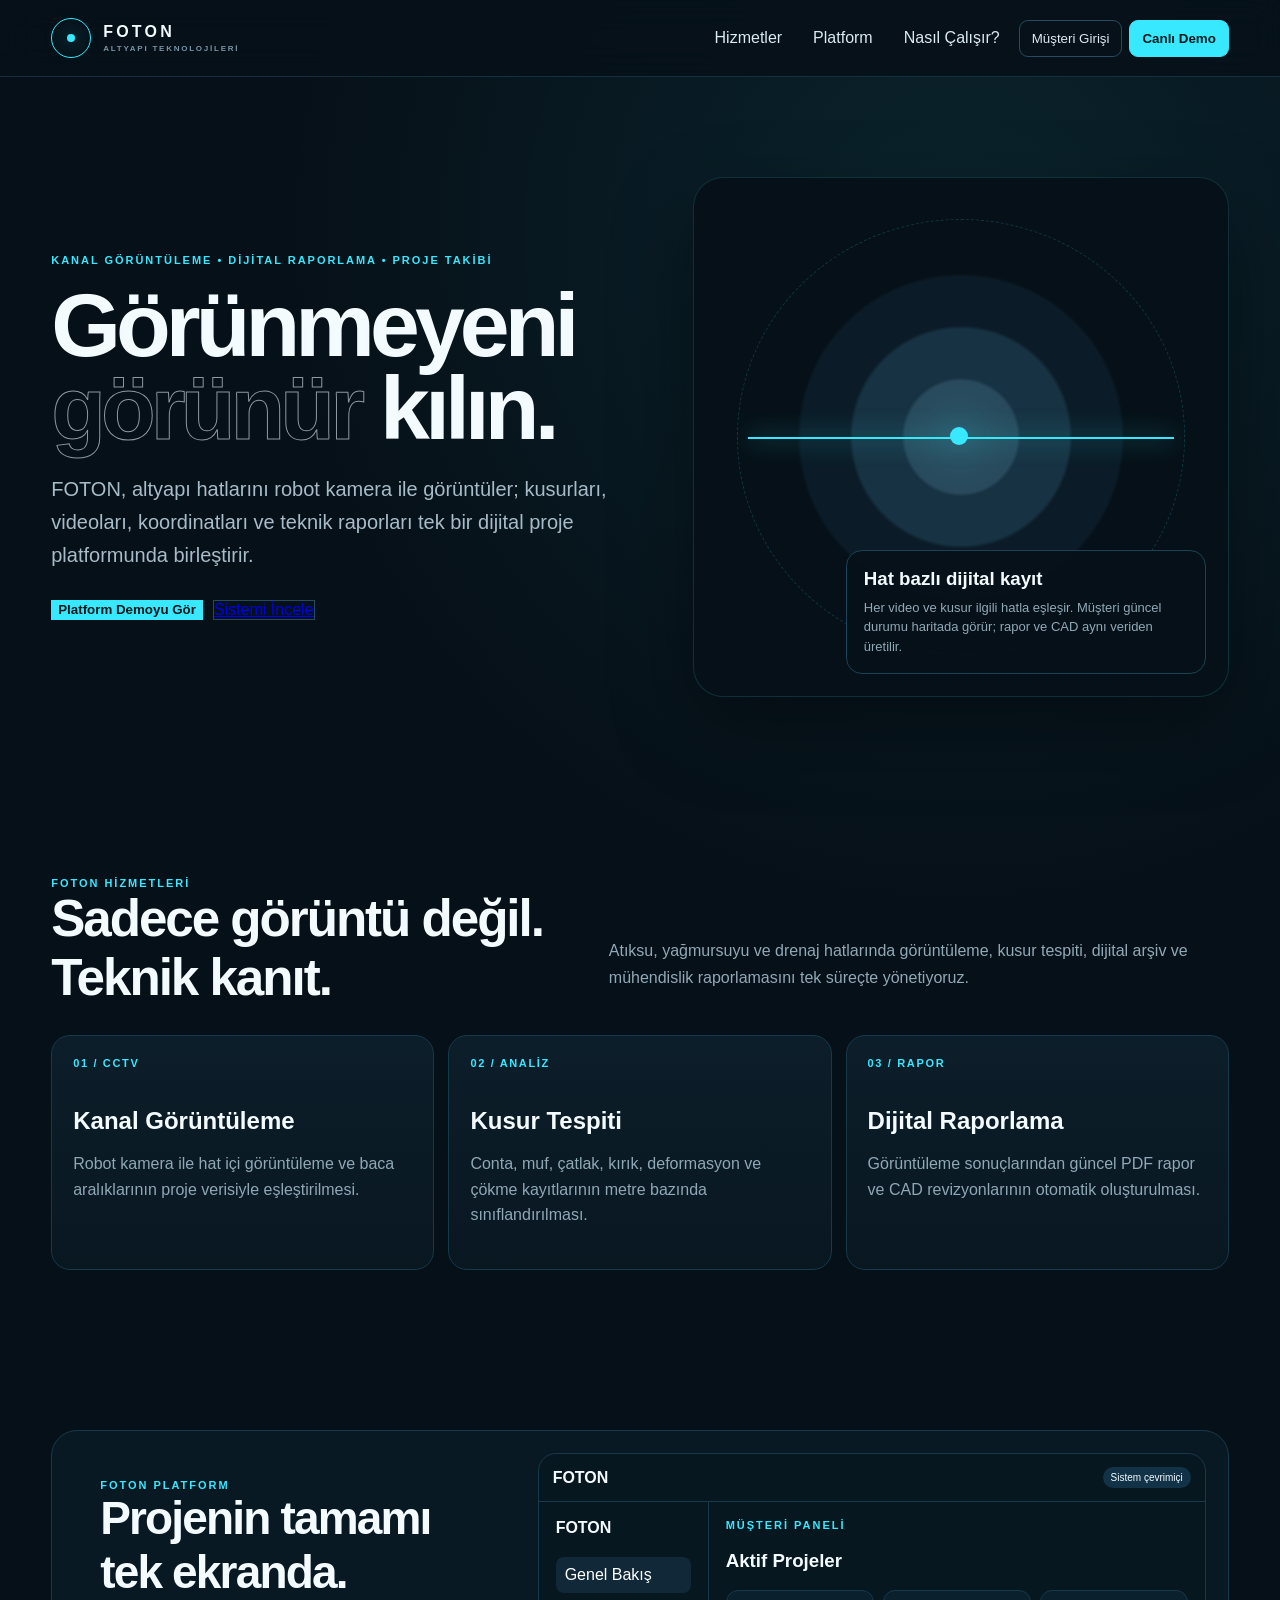
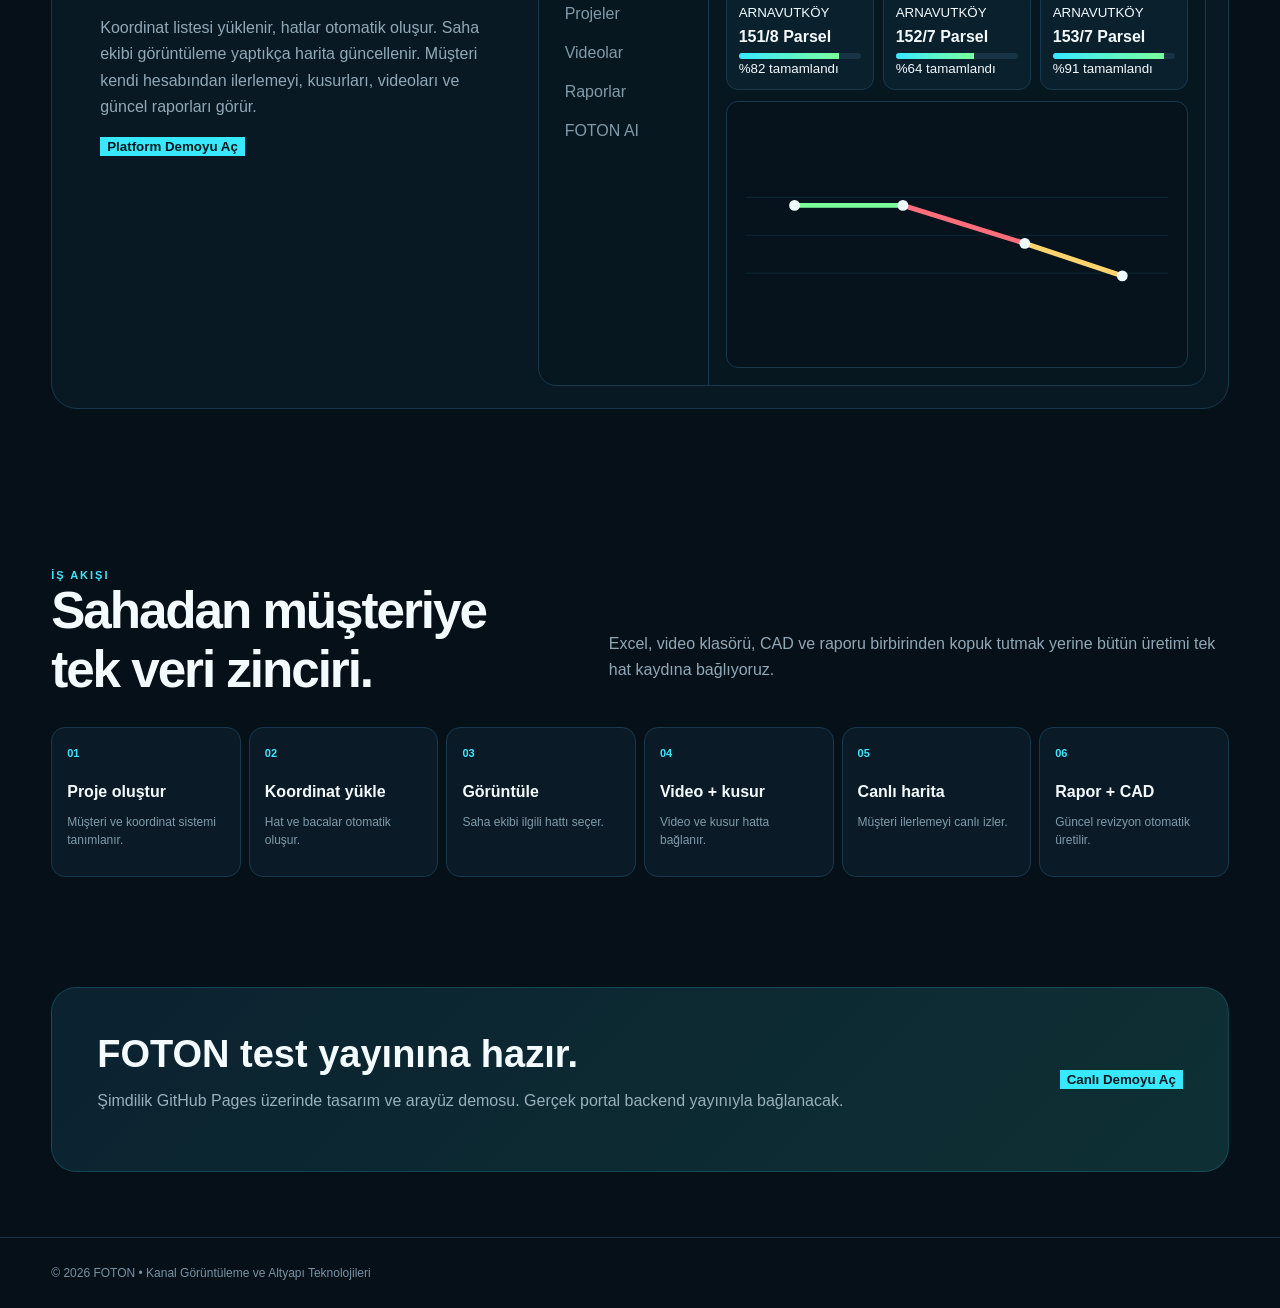
==== index.html @ 0be798c3 "Add files via upload" ====
<!doctype html>
<html lang="tr">
<head>
<meta charset="utf-8"><meta name="viewport" content="width=device-width,initial-scale=1">
<title>FOTON | Kanal Görüntüleme ve Altyapı Teknolojileri</title>
<style>
:root{--bg:#061018;--panel:#0b1d29;--line:#17394c;--txt:#f4fbff;--muted:#91a9b7;--cyan:#38e8ff;--green:#7cff9b;--red:#ff6e7a;--yellow:#ffd36e}
*{box-sizing:border-box}html{scroll-behavior:smooth}body{margin:0;background:radial-gradient(circle at 75% 8%,rgba(56,232,255,.09),transparent 24%),var(--bg);color:var(--txt);font-family:Inter,Segoe UI,Arial,sans-serif}
.wrap{width:min(1420px,92vw);margin:auto}header{position:sticky;top:0;z-index:20;background:rgba(6,16,24,.88);border-bottom:1px solid #132f41;backdrop-filter:blur(16px)}
.header{height:76px;display:flex;align-items:center;justify-content:space-between}.logo{display:flex;align-items:center;gap:12px;font-weight:900;letter-spacing:.2em}.orb{width:40px;height:40px;border:1px solid var(--cyan);border-radius:50%;position:relative}.orb:after{content:"";position:absolute;width:8px;height:8px;border-radius:50%;background:var(--cyan);left:15px;top:15px;box-shadow:0 0 22px var(--cyan)}.logo small{display:block;font-size:8px;color:#7895a8;letter-spacing:.22em;margin-top:3px}
nav{display:flex;gap:7px;align-items:center}nav a,nav button{color:#dceaf2;background:transparent;border:0;padding:10px 12px;border-radius:9px;text-decoration:none;cursor:pointer}.btn{border:1px solid #264b60!important}.primary{background:var(--cyan)!important;color:#00171b!important;border-color:var(--cyan)!important;font-weight:900}
.hero{min-height:720px;display:grid;grid-template-columns:1.05fr .95fr;gap:50px;align-items:center;padding:70px 0}.eyebrow{font-size:11px;color:var(--cyan);font-weight:900;letter-spacing:.18em}h1{font-size:clamp(52px,7vw,100px);line-height:.92;letter-spacing:-.055em;margin:18px 0 24px}.outline{color:transparent;-webkit-text-stroke:1px rgba(244,251,255,.58)}.hero p{font-size:20px;line-height:1.65;color:#a7bcc8;max-width:730px}.actions{display:flex;gap:10px;flex-wrap:wrap;margin-top:28px}
.scanner{min-height:520px;border-radius:30px;border:1px solid rgba(56,232,255,.15);position:relative;overflow:hidden;background:radial-gradient(circle,#294a5c 0 15%,#173242 16% 29%,#0b1c28 30% 43%,#061018 44%);box-shadow:0 30px 80px #0006}.scanner:before{content:"";position:absolute;inset:8%;border:1px dashed rgba(56,232,255,.18);border-radius:50%;animation:spin 22s linear infinite}@keyframes spin{to{transform:rotate(360deg)}}.beam{position:absolute;left:10%;right:10%;top:50%;height:2px;background:var(--cyan);box-shadow:0 0 24px var(--cyan)}.pulse{position:absolute;width:18px;height:18px;border-radius:50%;left:48%;top:48%;background:var(--cyan);box-shadow:0 0 45px var(--cyan)}.scan-card{position:absolute;right:22px;bottom:22px;width:min(360px,82%);background:rgba(6,16,24,.88);border:1px solid #1a4357;border-radius:16px;padding:17px}.scan-card h3{margin:0 0 8px}.scan-card p{font-size:13px;line-height:1.5;margin:0;color:#8fa9b7}
.section{padding:80px 0}.section-head{display:flex;justify-content:space-between;gap:30px;align-items:end;margin-bottom:28px}.section h2{font-size:clamp(34px,4vw,56px);letter-spacing:-.04em;margin:0}.section-head p{max-width:620px;color:var(--muted);line-height:1.65}.grid3{display:grid;grid-template-columns:repeat(3,1fr);gap:14px}.card{background:linear-gradient(180deg,#0c1e2a,#091721);border:1px solid var(--line);border-radius:19px;padding:21px}.service{min-height:235px}.service h3{font-size:24px;margin:38px 0 10px}.service p{color:#8fa8b6;line-height:1.6}.num{font-size:11px;color:var(--cyan);font-weight:900;letter-spacing:.15em}
.platform{display:grid;grid-template-columns:.8fr 1.2fr;gap:18px;background:#081923;border:1px solid var(--line);border-radius:26px;padding:22px}.platform-copy{padding:26px}.platform-copy h2{font-size:46px}.platform-copy p{color:var(--muted);line-height:1.65}
.dashboard{border:1px solid var(--line);border-radius:18px;overflow:hidden;background:#071720}.dash-top{height:48px;border-bottom:1px solid var(--line);display:flex;align-items:center;justify-content:space-between;padding:0 14px}.badge{font-size:10px;padding:5px 8px;border-radius:999px;background:#123247}.dash-body{display:grid;grid-template-columns:170px 1fr;min-height:455px}.side{border-right:1px solid var(--line);padding:17px}.side span{display:block;color:#819ba9;padding:9px;border-radius:8px;margin:3px 0}.side span:first-of-type{background:#102837;color:white;margin-top:20px}.main{padding:17px}.projects{display:grid;grid-template-columns:repeat(3,1fr);gap:9px}.project{background:#0b202d;border:1px solid var(--line);border-radius:12px;padding:12px}.project h4{margin:7px 0}.bar{height:6px;background:#173447;border-radius:999px;overflow:hidden}.bar i{display:block;height:100%;background:linear-gradient(90deg,var(--cyan),var(--green))}.map{margin-top:11px;background:#06131c;border:1px solid var(--line);border-radius:12px;padding:8px}
.steps{display:grid;grid-template-columns:repeat(6,1fr);gap:8px}.step{min-height:145px;background:#0a1b27;border:1px solid var(--line);border-radius:14px;padding:15px}.step b{color:var(--cyan);font-size:11px}.step h4{margin:22px 0 7px}.step p{font-size:12px;color:#819baa;line-height:1.5}
.cta{margin:30px 0 65px;padding:45px;border:1px solid rgba(56,232,255,.17);border-radius:25px;background:linear-gradient(135deg,#0b2230,#0e3034);display:flex;justify-content:space-between;align-items:center;gap:20px}.cta h2{font-size:38px;margin:0}.cta p{color:#99b0bd}footer{border-top:1px solid #143145;padding:28px 0;color:#7893a3;font-size:12px}
.modal{position:fixed;inset:0;background:#000c;z-index:99;display:none;place-items:center;padding:18px}.modal.show{display:grid}.modal-card{width:min(1050px,96vw);max-height:92vh;overflow:auto;background:#071720;border:1px solid #1a4357;border-radius:20px}.modal-head{display:flex;justify-content:space-between;align-items:center;padding:16px 18px;border-bottom:1px solid var(--line)}.close{background:transparent;border:1px solid #294e62;color:white;border-radius:8px;padding:8px 10px}.demo{padding:18px}.stats{display:grid;grid-template-columns:repeat(4,1fr);gap:9px}.stat{background:#0a1d29;border:1px solid var(--line);border-radius:12px;padding:13px}.stat b{font-size:23px;display:block}.stat small{color:#819aa8}.table{width:100%;border-collapse:collapse;font-size:12px;margin-top:12px}.table th,.table td{padding:10px;border-bottom:1px solid #153548;text-align:left}.table th{color:#7894a4}
@media(max-width:1000px){.hero,.platform{grid-template-columns:1fr}.grid3{grid-template-columns:1fr 1fr}.steps{grid-template-columns:repeat(3,1fr)}}@media(max-width:700px){nav a{display:none}.grid3{grid-template-columns:1fr}.steps{grid-template-columns:1fr 1fr}.dash-body{grid-template-columns:1fr}.side{display:none}.projects{grid-template-columns:1fr}.stats{grid-template-columns:1fr 1fr}.cta{display:block}.cta .btn{margin-top:12px}}
</style>
</head>
<body>
<header><div class="wrap header"><div class="logo"><div class="orb"></div><div>FOTON<small>ALTYAPI TEKNOLOJİLERİ</small></div></div><nav><a href="#hizmetler">Hizmetler</a><a href="#platform">Platform</a><a href="#akis">Nasıl Çalışır?</a><button class="btn" onclick="openDemo()">Müşteri Girişi</button><button class="btn primary" onclick="openDemo()">Canlı Demo</button></nav></div></header>
<main class="wrap">
<section class="hero"><div><div class="eyebrow">KANAL GÖRÜNTÜLEME • DİJİTAL RAPORLAMA • PROJE TAKİBİ</div><h1>Görünmeyeni<br><span class="outline">görünür</span> kılın.</h1><p>FOTON, altyapı hatlarını robot kamera ile görüntüler; kusurları, videoları, koordinatları ve teknik raporları tek bir dijital proje platformunda birleştirir.</p><div class="actions"><button class="btn primary" onclick="openDemo()">Platform Demoyu Gör</button><a class="btn" href="#platform">Sistemi İncele</a></div></div><div class="scanner"><div class="beam"></div><div class="pulse"></div><div class="scan-card"><h3>Hat bazlı dijital kayıt</h3><p>Her video ve kusur ilgili hatla eşleşir. Müşteri güncel durumu haritada görür; rapor ve CAD aynı veriden üretilir.</p></div></div></section>
<section class="section" id="hizmetler"><div class="section-head"><div><div class="eyebrow">FOTON HİZMETLERİ</div><h2>Sadece görüntü değil.<br>Teknik kanıt.</h2></div><p>Atıksu, yağmursuyu ve drenaj hatlarında görüntüleme, kusur tespiti, dijital arşiv ve mühendislik raporlamasını tek süreçte yönetiyoruz.</p></div><div class="grid3"><div class="card service"><div class="num">01 / CCTV</div><h3>Kanal Görüntüleme</h3><p>Robot kamera ile hat içi görüntüleme ve baca aralıklarının proje verisiyle eşleştirilmesi.</p></div><div class="card service"><div class="num">02 / ANALİZ</div><h3>Kusur Tespiti</h3><p>Conta, muf, çatlak, kırık, deformasyon ve çökme kayıtlarının metre bazında sınıflandırılması.</p></div><div class="card service"><div class="num">03 / RAPOR</div><h3>Dijital Raporlama</h3><p>Görüntüleme sonuçlarından güncel PDF rapor ve CAD revizyonlarının otomatik oluşturulması.</p></div></div></section>
<section class="section" id="platform"><div class="platform"><div class="platform-copy"><div class="eyebrow">FOTON PLATFORM</div><h2>Projenin tamamı tek ekranda.</h2><p>Koordinat listesi yüklenir, hatlar otomatik oluşur. Saha ekibi görüntüleme yaptıkça harita güncellenir. Müşteri kendi hesabından ilerlemeyi, kusurları, videoları ve güncel raporları görür.</p><button class="btn primary" onclick="openDemo()">Platform Demoyu Aç</button></div><div class="dashboard"><div class="dash-top"><b>FOTON</b><span class="badge">Sistem çevrimiçi</span></div><div class="dash-body"><div class="side"><b>FOTON</b><span>Genel Bakış</span><span>Projeler</span><span>Videolar</span><span>Raporlar</span><span>FOTON AI</span></div><div class="main"><div class="eyebrow">MÜŞTERİ PANELİ</div><h3>Aktif Projeler</h3><div class="projects"><div class="project"><small>ARNAVUTKÖY</small><h4>151/8 Parsel</h4><div class="bar"><i style="width:82%"></i></div><small>%82 tamamlandı</small></div><div class="project"><small>ARNAVUTKÖY</small><h4>152/7 Parsel</h4><div class="bar"><i style="width:64%"></i></div><small>%64 tamamlandı</small></div><div class="project"><small>ARNAVUTKÖY</small><h4>153/7 Parsel</h4><div class="bar"><i style="width:91%"></i></div><small>%91 tamamlandı</small></div></div><div class="map"><svg viewBox="0 0 820 250" width="100%" height="245"><g stroke="#17384b"><path d="M20 60H800"/><path d="M20 130H800"/><path d="M20 200H800"/></g><g fill="none" stroke-width="9" stroke-linecap="round"><path d="M110 75L310 75" stroke="#7cff9b"/><path d="M310 75L535 145" stroke="#ff6e7a"/><path d="M535 145L715 205" stroke="#ffd36e"/></g><g fill="#effcff"><circle cx="110" cy="75" r="10"/><circle cx="310" cy="75" r="10"/><circle cx="535" cy="145" r="10"/><circle cx="715" cy="205" r="10"/></g></svg></div></div></div></div></div></section>
<section class="section" id="akis"><div class="section-head"><div><div class="eyebrow">İŞ AKIŞI</div><h2>Sahadan müşteriye<br>tek veri zinciri.</h2></div><p>Excel, video klasörü, CAD ve raporu birbirinden kopuk tutmak yerine bütün üretimi tek hat kaydına bağlıyoruz.</p></div><div class="steps"><div class="step"><b>01</b><h4>Proje oluştur</h4><p>Müşteri ve koordinat sistemi tanımlanır.</p></div><div class="step"><b>02</b><h4>Koordinat yükle</h4><p>Hat ve bacalar otomatik oluşur.</p></div><div class="step"><b>03</b><h4>Görüntüle</h4><p>Saha ekibi ilgili hattı seçer.</p></div><div class="step"><b>04</b><h4>Video + kusur</h4><p>Video ve kusur hatta bağlanır.</p></div><div class="step"><b>05</b><h4>Canlı harita</h4><p>Müşteri ilerlemeyi canlı izler.</p></div><div class="step"><b>06</b><h4>Rapor + CAD</h4><p>Güncel revizyon otomatik üretilir.</p></div></div></section>
<section class="cta"><div><h2>FOTON test yayınına hazır.</h2><p>Şimdilik GitHub Pages üzerinde tasarım ve arayüz demosu. Gerçek portal backend yayınıyla bağlanacak.</p></div><button class="btn primary" onclick="openDemo()">Canlı Demoyu Aç</button></section>
</main><footer><div class="wrap">© 2026 FOTON • Kanal Görüntüleme ve Altyapı Teknolojileri</div></footer>
<div id="demoModal" class="modal" onclick="if(event.target===this)closeDemo()"><div class="modal-card"><div class="modal-head"><div><div class="eyebrow">FOTON PLATFORM</div><b>Arayüz Test Demosu</b></div><button class="close" onclick="closeDemo()">Kapat</button></div><div class="demo"><div class="stats"><div class="stat"><b>6.111 m</b><small>Toplam hat</small></div><div class="stat"><b>4.832 m</b><small>Görüntülendi</small></div><div class="stat"><b>1.279 m</b><small>Kalan</small></div><div class="stat"><b>8</b><small>Açık kusur</small></div></div><div class="map"><svg viewBox="0 0 900 330" width="100%" height="320"><g stroke="#17384b"><path d="M30 70H870"/><path d="M30 165H870"/><path d="M30 260H870"/></g><g fill="none" stroke-width="11" stroke-linecap="round"><path d="M130 90L360 90" stroke="#7cff9b"/><path d="M360 90L605 175" stroke="#ff6e7a"/><path d="M605 175L790 238" stroke="#ffd36e"/></g><g fill="#effcff"><circle cx="130" cy="90" r="13"/><circle cx="360" cy="90" r="13"/><circle cx="605" cy="175" r="13"/><circle cx="790" cy="238" r="13"/></g></svg></div><table class="table"><tr><th>Hat</th><th>Tip</th><th>Uzunluk</th><th>Durum</th></tr><tr><td>H12-H13</td><td>Atıksu</td><td>40.0 m</td><td style="color:#7cff9b">Uygun</td></tr><tr><td>H13-H14</td><td>Yağmursuyu</td><td>44.7 m</td><td style="color:#ff6e7a">Conta problemi</td></tr><tr><td>H14-H15</td><td>Hasat</td><td>49.2 m</td><td style="color:#ffd36e">Tekrar kontrol</td></tr></table><p style="color:#91a9b7;font-size:12px">Bu statik test demosudur. Gerçek giriş, video yükleme, PDF/CAD üretimi ve veri kaydı backend yayınlandığında aktif olacaktır.</p></div></div></div>
<script>function openDemo(){document.getElementById('demoModal').classList.add('show');document.body.style.overflow='hidden'}function closeDemo(){document.getElementById('demoModal').classList.remove('show');document.body.style.overflow=''}document.addEventListener('keydown',e=>{if(e.key==='Escape')closeDemo()})</script>
</body></html>
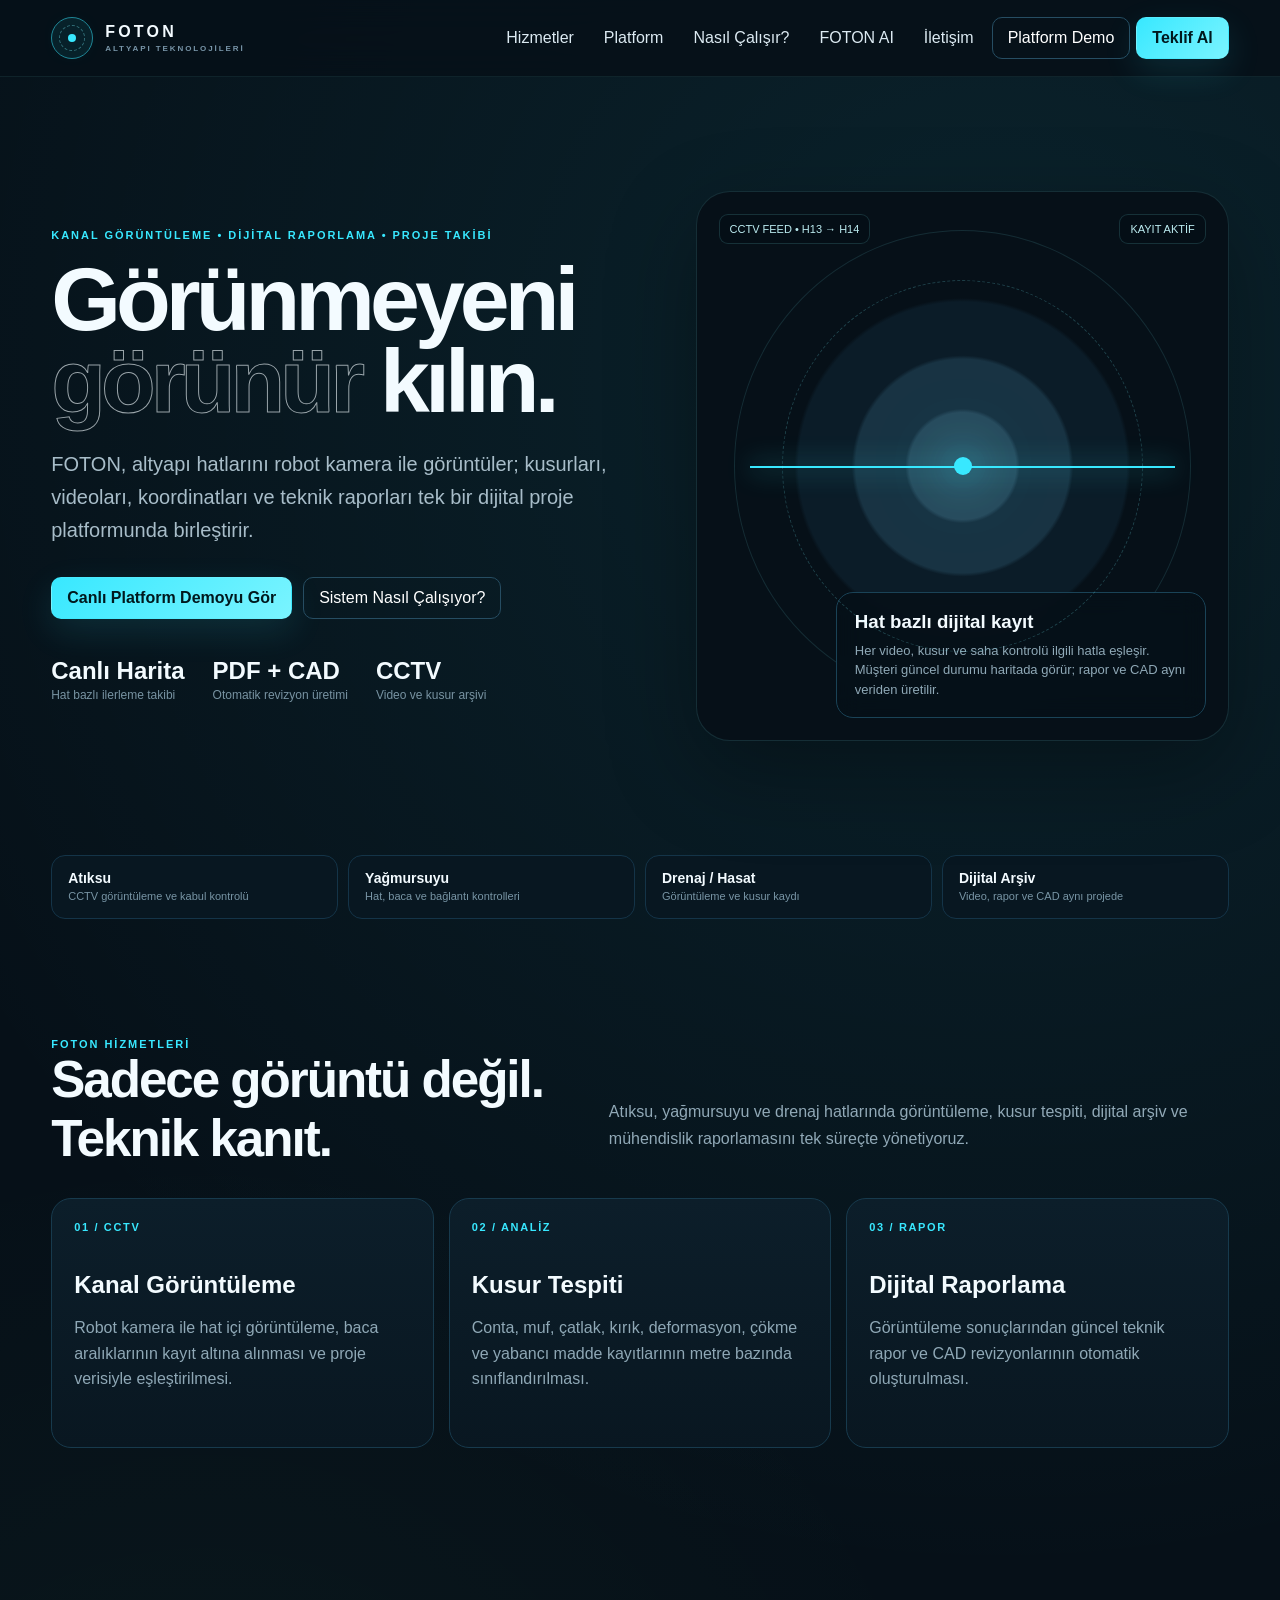
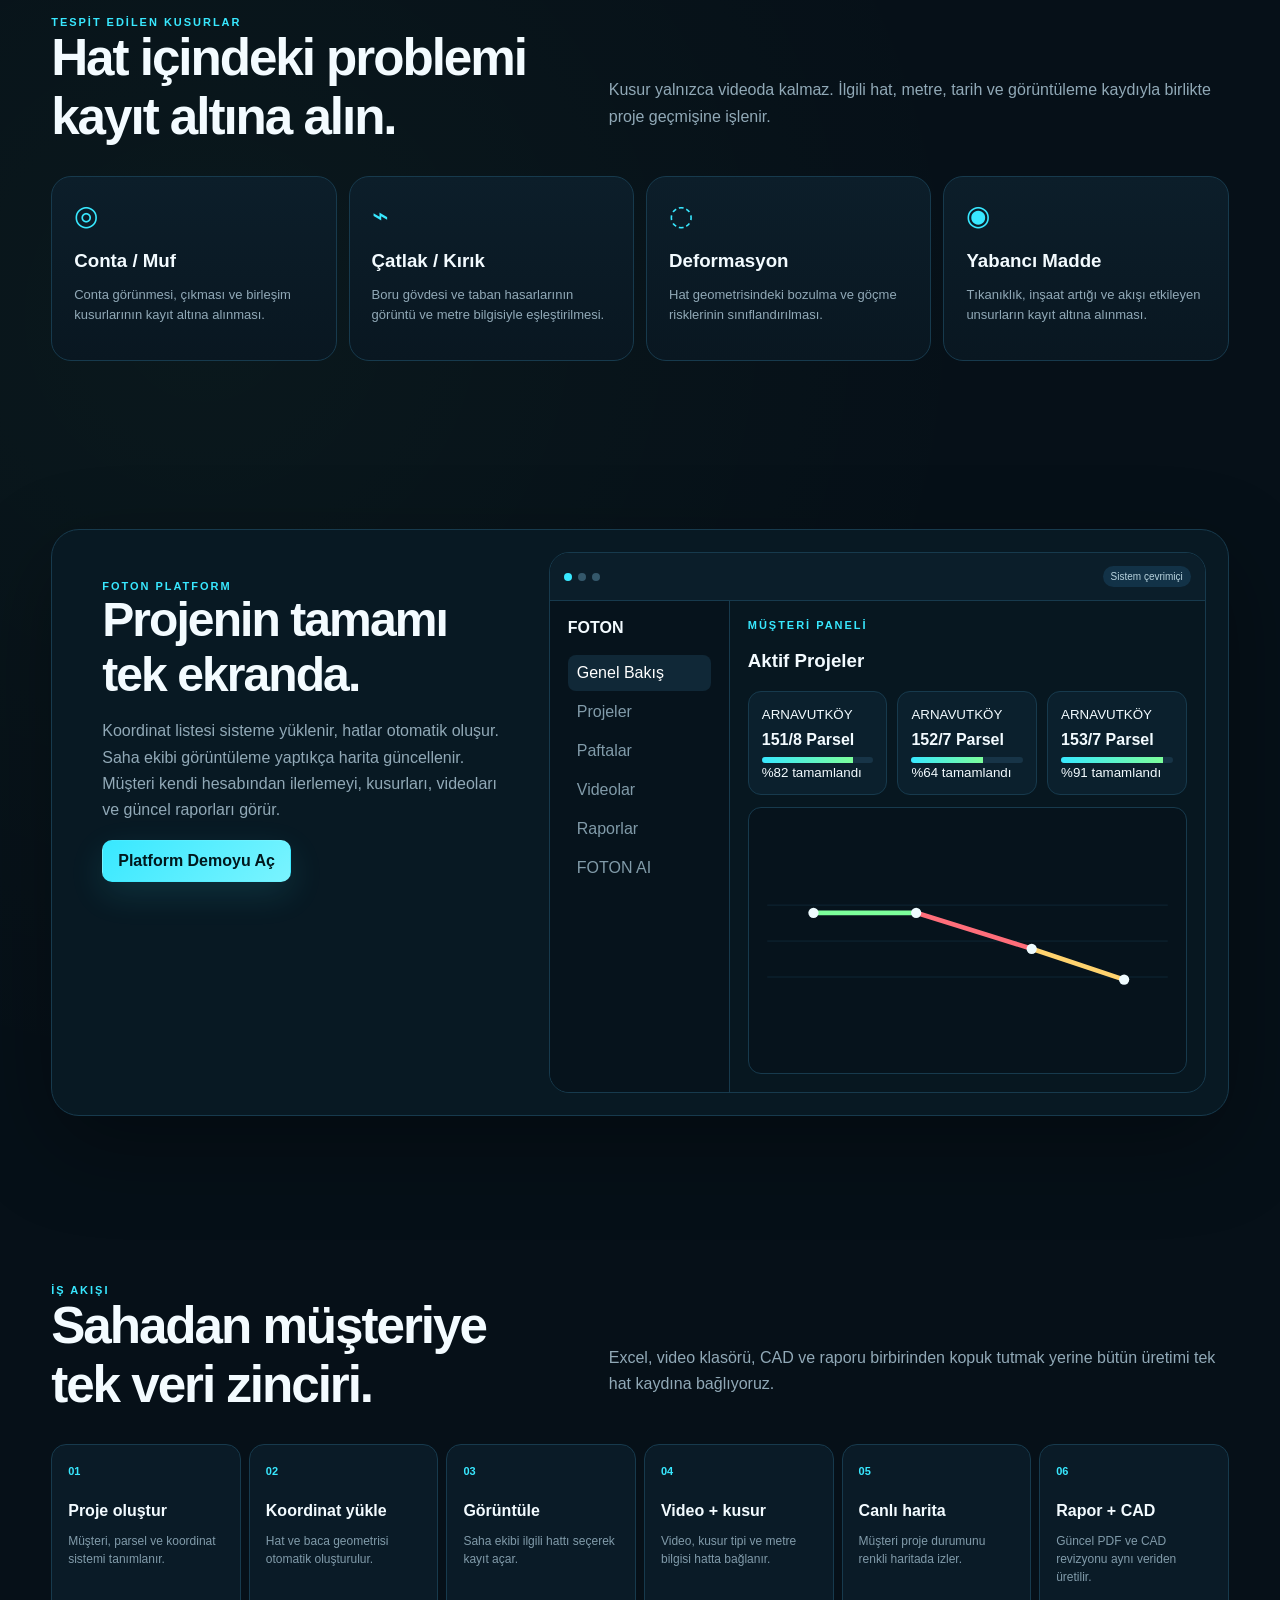
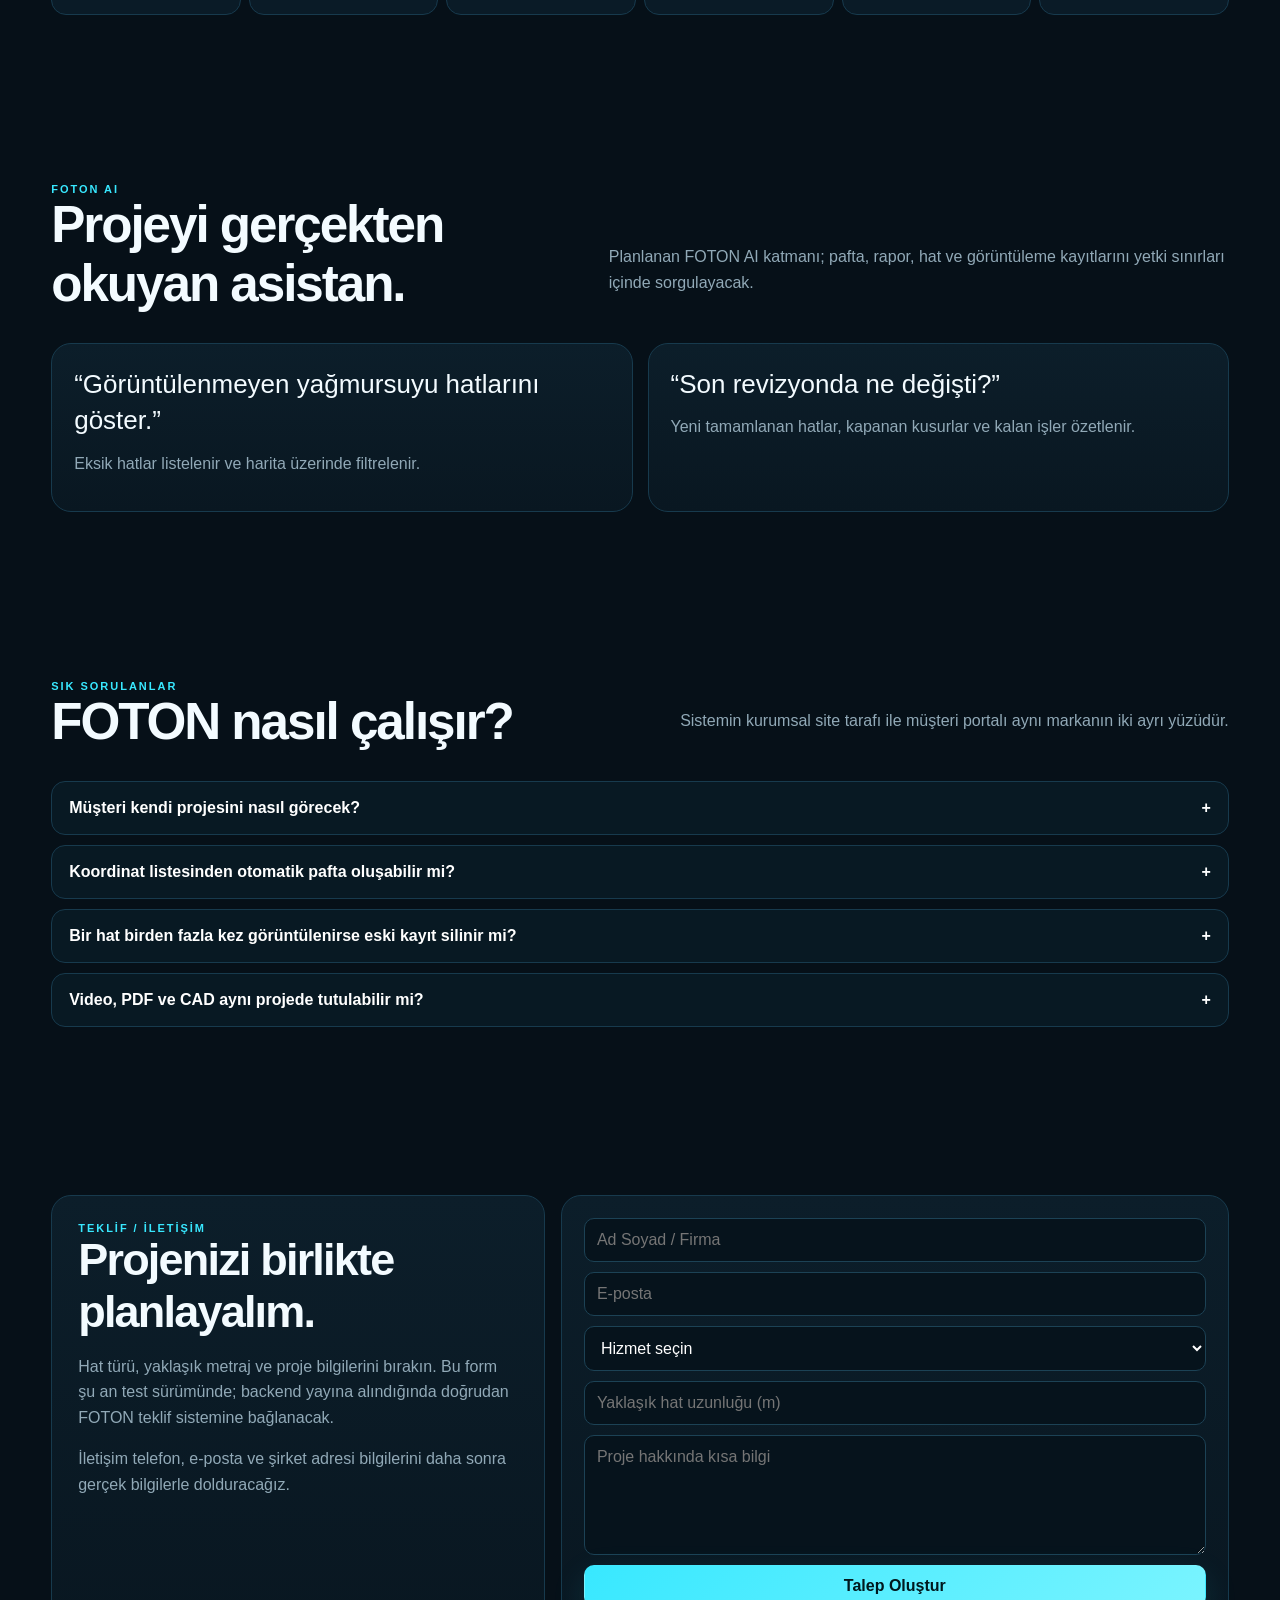
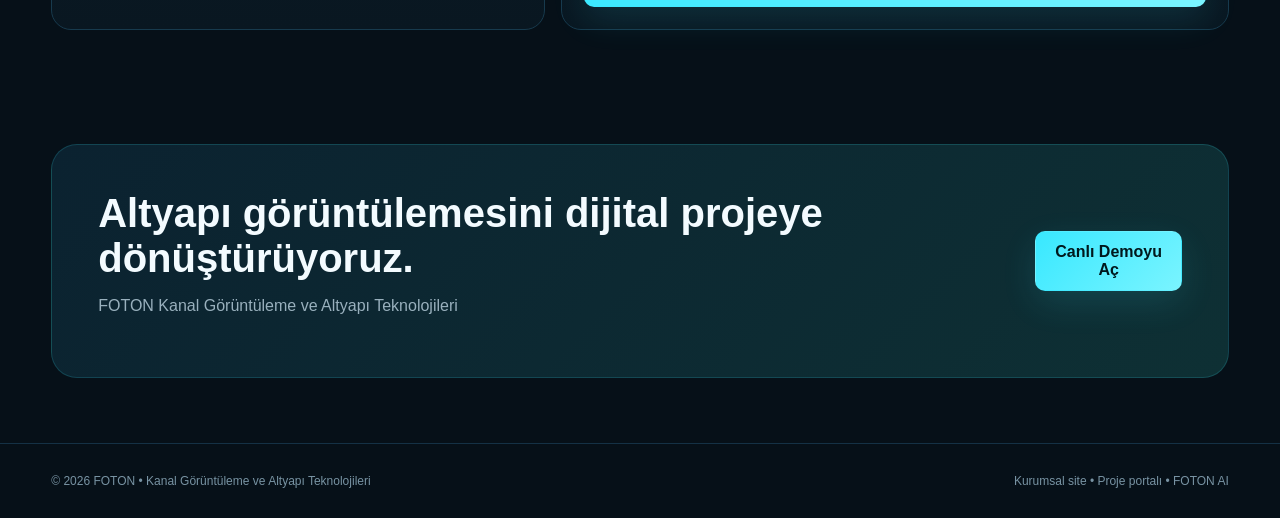
==== commit 63db0bb0: "Add files via upload" ====
--- a/index.html
+++ b/index.html
@@ -1,34 +1,214 @@
 <!doctype html>
 <html lang="tr">
 <head>
-<meta charset="utf-8"><meta name="viewport" content="width=device-width,initial-scale=1">
+<meta charset="utf-8">
+<meta name="viewport" content="width=device-width,initial-scale=1">
+<meta name="theme-color" content="#061018">
+<meta name="description" content="FOTON Kanal Görüntüleme ve Altyapı Teknolojileri. CCTV kanal görüntüleme, kusur tespiti, dijital raporlama, proje portalı ve CAD entegrasyonu.">
 <title>FOTON | Kanal Görüntüleme ve Altyapı Teknolojileri</title>
 <style>
-:root{--bg:#061018;--panel:#0b1d29;--line:#17394c;--txt:#f4fbff;--muted:#91a9b7;--cyan:#38e8ff;--green:#7cff9b;--red:#ff6e7a;--yellow:#ffd36e}
-*{box-sizing:border-box}html{scroll-behavior:smooth}body{margin:0;background:radial-gradient(circle at 75% 8%,rgba(56,232,255,.09),transparent 24%),var(--bg);color:var(--txt);font-family:Inter,Segoe UI,Arial,sans-serif}
-.wrap{width:min(1420px,92vw);margin:auto}header{position:sticky;top:0;z-index:20;background:rgba(6,16,24,.88);border-bottom:1px solid #132f41;backdrop-filter:blur(16px)}
-.header{height:76px;display:flex;align-items:center;justify-content:space-between}.logo{display:flex;align-items:center;gap:12px;font-weight:900;letter-spacing:.2em}.orb{width:40px;height:40px;border:1px solid var(--cyan);border-radius:50%;position:relative}.orb:after{content:"";position:absolute;width:8px;height:8px;border-radius:50%;background:var(--cyan);left:15px;top:15px;box-shadow:0 0 22px var(--cyan)}.logo small{display:block;font-size:8px;color:#7895a8;letter-spacing:.22em;margin-top:3px}
-nav{display:flex;gap:7px;align-items:center}nav a,nav button{color:#dceaf2;background:transparent;border:0;padding:10px 12px;border-radius:9px;text-decoration:none;cursor:pointer}.btn{border:1px solid #264b60!important}.primary{background:var(--cyan)!important;color:#00171b!important;border-color:var(--cyan)!important;font-weight:900}
-.hero{min-height:720px;display:grid;grid-template-columns:1.05fr .95fr;gap:50px;align-items:center;padding:70px 0}.eyebrow{font-size:11px;color:var(--cyan);font-weight:900;letter-spacing:.18em}h1{font-size:clamp(52px,7vw,100px);line-height:.92;letter-spacing:-.055em;margin:18px 0 24px}.outline{color:transparent;-webkit-text-stroke:1px rgba(244,251,255,.58)}.hero p{font-size:20px;line-height:1.65;color:#a7bcc8;max-width:730px}.actions{display:flex;gap:10px;flex-wrap:wrap;margin-top:28px}
-.scanner{min-height:520px;border-radius:30px;border:1px solid rgba(56,232,255,.15);position:relative;overflow:hidden;background:radial-gradient(circle,#294a5c 0 15%,#173242 16% 29%,#0b1c28 30% 43%,#061018 44%);box-shadow:0 30px 80px #0006}.scanner:before{content:"";position:absolute;inset:8%;border:1px dashed rgba(56,232,255,.18);border-radius:50%;animation:spin 22s linear infinite}@keyframes spin{to{transform:rotate(360deg)}}.beam{position:absolute;left:10%;right:10%;top:50%;height:2px;background:var(--cyan);box-shadow:0 0 24px var(--cyan)}.pulse{position:absolute;width:18px;height:18px;border-radius:50%;left:48%;top:48%;background:var(--cyan);box-shadow:0 0 45px var(--cyan)}.scan-card{position:absolute;right:22px;bottom:22px;width:min(360px,82%);background:rgba(6,16,24,.88);border:1px solid #1a4357;border-radius:16px;padding:17px}.scan-card h3{margin:0 0 8px}.scan-card p{font-size:13px;line-height:1.5;margin:0;color:#8fa9b7}
-.section{padding:80px 0}.section-head{display:flex;justify-content:space-between;gap:30px;align-items:end;margin-bottom:28px}.section h2{font-size:clamp(34px,4vw,56px);letter-spacing:-.04em;margin:0}.section-head p{max-width:620px;color:var(--muted);line-height:1.65}.grid3{display:grid;grid-template-columns:repeat(3,1fr);gap:14px}.card{background:linear-gradient(180deg,#0c1e2a,#091721);border:1px solid var(--line);border-radius:19px;padding:21px}.service{min-height:235px}.service h3{font-size:24px;margin:38px 0 10px}.service p{color:#8fa8b6;line-height:1.6}.num{font-size:11px;color:var(--cyan);font-weight:900;letter-spacing:.15em}
-.platform{display:grid;grid-template-columns:.8fr 1.2fr;gap:18px;background:#081923;border:1px solid var(--line);border-radius:26px;padding:22px}.platform-copy{padding:26px}.platform-copy h2{font-size:46px}.platform-copy p{color:var(--muted);line-height:1.65}
-.dashboard{border:1px solid var(--line);border-radius:18px;overflow:hidden;background:#071720}.dash-top{height:48px;border-bottom:1px solid var(--line);display:flex;align-items:center;justify-content:space-between;padding:0 14px}.badge{font-size:10px;padding:5px 8px;border-radius:999px;background:#123247}.dash-body{display:grid;grid-template-columns:170px 1fr;min-height:455px}.side{border-right:1px solid var(--line);padding:17px}.side span{display:block;color:#819ba9;padding:9px;border-radius:8px;margin:3px 0}.side span:first-of-type{background:#102837;color:white;margin-top:20px}.main{padding:17px}.projects{display:grid;grid-template-columns:repeat(3,1fr);gap:9px}.project{background:#0b202d;border:1px solid var(--line);border-radius:12px;padding:12px}.project h4{margin:7px 0}.bar{height:6px;background:#173447;border-radius:999px;overflow:hidden}.bar i{display:block;height:100%;background:linear-gradient(90deg,var(--cyan),var(--green))}.map{margin-top:11px;background:#06131c;border:1px solid var(--line);border-radius:12px;padding:8px}
-.steps{display:grid;grid-template-columns:repeat(6,1fr);gap:8px}.step{min-height:145px;background:#0a1b27;border:1px solid var(--line);border-radius:14px;padding:15px}.step b{color:var(--cyan);font-size:11px}.step h4{margin:22px 0 7px}.step p{font-size:12px;color:#819baa;line-height:1.5}
-.cta{margin:30px 0 65px;padding:45px;border:1px solid rgba(56,232,255,.17);border-radius:25px;background:linear-gradient(135deg,#0b2230,#0e3034);display:flex;justify-content:space-between;align-items:center;gap:20px}.cta h2{font-size:38px;margin:0}.cta p{color:#99b0bd}footer{border-top:1px solid #143145;padding:28px 0;color:#7893a3;font-size:12px}
-.modal{position:fixed;inset:0;background:#000c;z-index:99;display:none;place-items:center;padding:18px}.modal.show{display:grid}.modal-card{width:min(1050px,96vw);max-height:92vh;overflow:auto;background:#071720;border:1px solid #1a4357;border-radius:20px}.modal-head{display:flex;justify-content:space-between;align-items:center;padding:16px 18px;border-bottom:1px solid var(--line)}.close{background:transparent;border:1px solid #294e62;color:white;border-radius:8px;padding:8px 10px}.demo{padding:18px}.stats{display:grid;grid-template-columns:repeat(4,1fr);gap:9px}.stat{background:#0a1d29;border:1px solid var(--line);border-radius:12px;padding:13px}.stat b{font-size:23px;display:block}.stat small{color:#819aa8}.table{width:100%;border-collapse:collapse;font-size:12px;margin-top:12px}.table th,.table td{padding:10px;border-bottom:1px solid #153548;text-align:left}.table th{color:#7894a4}
-@media(max-width:1000px){.hero,.platform{grid-template-columns:1fr}.grid3{grid-template-columns:1fr 1fr}.steps{grid-template-columns:repeat(3,1fr)}}@media(max-width:700px){nav a{display:none}.grid3{grid-template-columns:1fr}.steps{grid-template-columns:1fr 1fr}.dash-body{grid-template-columns:1fr}.side{display:none}.projects{grid-template-columns:1fr}.stats{grid-template-columns:1fr 1fr}.cta{display:block}.cta .btn{margin-top:12px}}
+:root{
+  --bg:#061018;--bg2:#081722;--panel:#0b1d29;--panel2:#102637;--line:#173a4d;
+  --text:#f3fbff;--muted:#91a9b7;--cyan:#38e8ff;--cyan2:#7af4ff;
+  --green:#7cff9b;--red:#ff6e7a;--yellow:#ffd36e;--blue:#6ce5ff;
+  --shadow:0 30px 90px rgba(0,0,0,.32)
+}
+*{box-sizing:border-box}html{scroll-behavior:smooth}body{margin:0;background:
+radial-gradient(circle at 78% 7%,rgba(56,232,255,.09),transparent 24%),
+radial-gradient(circle at 16% 36%,rgba(124,255,155,.035),transparent 22%),var(--bg);
+color:var(--text);font-family:Inter,Segoe UI,Arial,sans-serif}
+body.menu-open{overflow:hidden}.wrap{width:min(1440px,92vw);margin:auto}a{text-decoration:none;color:inherit}button,input,textarea,select{font:inherit}
+header{position:sticky;top:0;z-index:50;background:rgba(6,16,24,.88);border-bottom:1px solid rgba(122,244,255,.08);backdrop-filter:blur(18px)}
+.header{height:76px;display:flex;align-items:center;justify-content:space-between;gap:20px}
+.logo{display:flex;align-items:center;gap:12px;font-weight:900;letter-spacing:.20em}.logo small{display:block;font-size:8px;color:#7895a8;letter-spacing:.24em;margin-top:3px}
+.logo-mark{width:42px;height:42px;border-radius:50%;position:relative;border:1px solid rgba(56,232,255,.55);box-shadow:inset 0 0 22px rgba(56,232,255,.12)}
+.logo-mark:before{content:"";position:absolute;width:8px;height:8px;border-radius:50%;left:16px;top:16px;background:var(--cyan);box-shadow:0 0 22px var(--cyan)}
+.logo-mark:after{content:"";position:absolute;inset:7px;border-radius:50%;border:1px dashed rgba(122,244,255,.38)}
+nav{display:flex;align-items:center;gap:6px}nav a,nav button{border:0;background:transparent;color:#dceaf2;padding:10px 12px;border-radius:10px;cursor:pointer}nav a:hover,nav button:hover{background:#0d2433}
+.btn{display:inline-flex;align-items:center;justify-content:center;border:1px solid #264d62!important;padding:11px 15px!important;border-radius:10px!important;background:transparent;color:white;cursor:pointer}
+.btn-primary{background:linear-gradient(135deg,var(--cyan),var(--cyan2))!important;color:#00181d!important;border-color:transparent!important;font-weight:900;box-shadow:0 12px 35px rgba(56,232,255,.12)}
+.mobile-toggle{display:none;border:1px solid #264d62;background:#0b1f2c;color:white;border-radius:10px;padding:10px}
+.hero{min-height:760px;display:grid;grid-template-columns:1.05fr .95fr;gap:55px;align-items:center;padding:76px 0 58px}
+.eyebrow{font-size:11px;color:var(--cyan);font-weight:900;letter-spacing:.18em;text-transform:uppercase}
+h1{font-size:clamp(54px,7vw,102px);line-height:.91;letter-spacing:-.055em;margin:18px 0 25px}.outline{color:transparent;-webkit-text-stroke:1px rgba(243,251,255,.62)}
+.hero p{font-size:20px;line-height:1.65;color:#a8bdc9;max-width:760px}.actions{display:flex;gap:11px;flex-wrap:wrap;margin-top:30px}
+.kpis{display:flex;gap:28px;flex-wrap:wrap;margin-top:38px}.kpi b{display:block;font-size:24px}.kpi span{font-size:12px;color:#7893a2}
+.scanner{min-height:550px;border-radius:34px;border:1px solid rgba(122,244,255,.13);overflow:hidden;position:relative;background:
+radial-gradient(circle at 50% 50%,#294b5d 0 14%,#183343 15% 28%,#0b1c28 29% 43%,#061018 44%);box-shadow:var(--shadow)}
+.scanner:before{content:"";position:absolute;inset:7%;border-radius:50%;border:1px solid rgba(122,244,255,.12)}
+.scanner:after{content:"";position:absolute;inset:16%;border-radius:50%;border:1px dashed rgba(122,244,255,.21);animation:spin 22s linear infinite}@keyframes spin{to{transform:rotate(360deg)}}
+.beam{position:absolute;left:10%;right:10%;top:50%;height:2px;background:var(--cyan);box-shadow:0 0 26px var(--cyan)}.pulse{position:absolute;width:18px;height:18px;border-radius:50%;left:48.4%;top:48.4%;background:var(--cyan);box-shadow:0 0 40px var(--cyan),0 0 80px rgba(56,232,255,.8)}
+.hud{position:absolute;inset:0;padding:22px;display:flex;justify-content:space-between;align-items:flex-start}.chip{background:rgba(5,15,23,.76);border:1px solid rgba(122,244,255,.15);padding:8px 10px;border-radius:9px;font-size:11px;color:#bcecf1}
+.scan-card{position:absolute;right:22px;bottom:22px;width:min(370px,83%);background:rgba(6,16,24,.88);border:1px solid #1a4357;border-radius:17px;padding:18px;backdrop-filter:blur(12px)}.scan-card h3{margin:0 0 8px}.scan-card p{font-size:13px;line-height:1.5;margin:0;color:#8fa9b7}
+.trust-strip{display:grid;grid-template-columns:repeat(4,1fr);gap:10px;padding:18px 0 35px}.trust{border:1px solid #143448;background:#081721;border-radius:14px;padding:14px 16px}.trust b{display:block;font-size:14px}.trust span{font-size:11px;color:#7895a5}
+.section{padding:84px 0}.section-head{display:flex;justify-content:space-between;align-items:end;gap:30px;margin-bottom:30px}.section h2{font-size:clamp(34px,4vw,58px);letter-spacing:-.04em;margin:0}.section-head p{max-width:620px;color:var(--muted);line-height:1.65}
+.grid3{display:grid;grid-template-columns:repeat(3,1fr);gap:15px}.grid4{display:grid;grid-template-columns:repeat(4,1fr);gap:12px}
+.card{background:linear-gradient(180deg,#0c1e2a,#091721);border:1px solid var(--line);border-radius:20px;padding:22px}.service{min-height:250px;transition:.25s}.service:hover{transform:translateY(-5px);border-color:#2d6c83}.num{font-size:11px;color:var(--cyan);font-weight:900;letter-spacing:.15em}.service h3{font-size:24px;margin:38px 0 10px}.service p{color:#8fa8b6;line-height:1.6}
+.issue{min-height:180px}.issue h3{margin:18px 0 8px}.issue p{color:var(--muted);font-size:13px;line-height:1.55}.issue .mark{font-size:28px;color:var(--cyan)}
+.platform{display:grid;grid-template-columns:.82fr 1.18fr;gap:18px;background:#081923;border:1px solid var(--line);border-radius:28px;padding:22px;box-shadow:var(--shadow)}.platform-copy{padding:28px}.platform-copy h2{font-size:48px}.platform-copy p{color:var(--muted);line-height:1.65}
+.dashboard{border:1px solid var(--line);border-radius:20px;overflow:hidden;background:#071720}.dash-top{height:48px;background:#0b1e2a;border-bottom:1px solid var(--line);display:flex;align-items:center;justify-content:space-between;padding:0 14px}
+.dots{display:flex;gap:6px}.dots i{width:8px;height:8px;border-radius:50%;background:#34586b}.dots i:first-child{background:var(--cyan)}.badge{font-size:10px;padding:5px 8px;border-radius:999px;background:#123247;color:#b9d4df}
+.dash-body{display:grid;grid-template-columns:180px 1fr;min-height:480px}.dash-side{padding:18px;background:#06131c;border-right:1px solid var(--line)}.dash-side span{display:block;color:#819ba9;padding:9px;border-radius:8px;margin:3px 0}.dash-side span:first-of-type{background:#102837;color:white;margin-top:18px}
+.dash-main{padding:18px}.projects{display:grid;grid-template-columns:repeat(3,1fr);gap:10px}.project{background:#0b202d;border:1px solid var(--line);border-radius:13px;padding:13px}.project h4{margin:8px 0}.bar{height:6px;background:#173447;border-radius:999px;overflow:hidden}.bar i{display:block;height:100%;background:linear-gradient(90deg,var(--cyan),var(--green))}
+.mapbox{margin-top:12px;border:1px solid var(--line);border-radius:13px;background:#06131c;padding:8px}
+.steps{display:grid;grid-template-columns:repeat(6,1fr);gap:8px}.step{min-height:150px;background:#0a1b27;border:1px solid var(--line);border-radius:15px;padding:16px}.step b{color:var(--cyan);font-size:11px}.step h4{margin:23px 0 7px}.step p{font-size:12px;color:#819baa;line-height:1.5}
+.ai-grid{display:grid;grid-template-columns:1fr 1fr;gap:15px}.quote{font-size:26px;line-height:1.4}.muted{color:var(--muted)}
+.faq{display:grid;gap:10px}.faq-item{border:1px solid var(--line);background:#081923;border-radius:14px;overflow:hidden}.faq-q{width:100%;display:flex;justify-content:space-between;gap:15px;align-items:center;background:transparent;border:0;color:white;padding:17px;text-align:left;font-weight:800;cursor:pointer}.faq-a{display:none;padding:0 17px 17px;color:var(--muted);line-height:1.6}.faq-item.open .faq-a{display:block}
+.contact{display:grid;grid-template-columns:.85fr 1.15fr;gap:16px}.contact-copy{padding:26px}.contact-copy h2{font-size:45px}.contact-copy p{color:var(--muted);line-height:1.6}.contact-form{display:grid;gap:10px}.contact-form input,.contact-form textarea,.contact-form select{width:100%;background:#06131c;border:1px solid #1c4255;color:white;padding:12px;border-radius:10px}.contact-form textarea{min-height:120px;resize:vertical}
+.cta{margin:30px 0 65px;padding:46px;border:1px solid rgba(56,232,255,.16);border-radius:26px;background:linear-gradient(135deg,#0b2230,#0e3034);display:flex;justify-content:space-between;align-items:center;gap:20px}.cta h2{font-size:40px;margin:0}.cta p{color:#99b0bd}
+footer{border-top:1px solid #143145;padding:30px 0;color:#7893a3;font-size:12px}.foot{display:flex;justify-content:space-between;gap:20px;flex-wrap:wrap}
+.modal{position:fixed;inset:0;background:#000c;z-index:100;display:none;place-items:center;padding:18px}.modal.show{display:grid}.modal-card{width:min(1080px,96vw);max-height:92vh;overflow:auto;background:#071720;border:1px solid #1a4357;border-radius:22px;box-shadow:var(--shadow)}.modal-head{display:flex;justify-content:space-between;align-items:center;padding:17px 20px;border-bottom:1px solid var(--line)}.close{border:1px solid #294e62;background:transparent;color:white;border-radius:9px;padding:8px 10px;cursor:pointer}
+.demo{padding:18px}.statgrid{display:grid;grid-template-columns:repeat(4,1fr);gap:9px}.stat{background:#0a1d29;border:1px solid var(--line);border-radius:13px;padding:14px}.stat b{font-size:23px;display:block}.stat small{color:#829dab}.table{width:100%;border-collapse:collapse;font-size:12px;margin-top:12px}.table th,.table td{padding:10px;border-bottom:1px solid #153548;text-align:left}.table th{color:#7894a4}
+.toast{position:fixed;right:20px;bottom:20px;background:#0d2a35;border:1px solid #28586d;color:white;padding:13px 16px;border-radius:12px;display:none;z-index:150;box-shadow:var(--shadow)}.toast.show{display:block}
+@media(max-width:1050px){.hero,.platform,.contact{grid-template-columns:1fr}.grid3{grid-template-columns:1fr 1fr}.grid4{grid-template-columns:1fr 1fr}.steps{grid-template-columns:repeat(3,1fr)}}
+@media(max-width:760px){
+ nav{display:none;position:fixed;left:4vw;right:4vw;top:84px;background:#081923;border:1px solid var(--line);border-radius:16px;padding:10px;flex-direction:column;align-items:stretch;box-shadow:var(--shadow)}nav.open{display:flex}nav a,nav button{display:block;width:100%;text-align:left}.mobile-toggle{display:block}
+ .hero{padding-top:50px}.scanner{min-height:420px}.trust-strip,.grid3,.grid4,.ai-grid{grid-template-columns:1fr}.steps{grid-template-columns:1fr 1fr}.dash-body{grid-template-columns:1fr}.dash-side{display:none}.projects{grid-template-columns:1fr}.statgrid{grid-template-columns:1fr 1fr}.cta{display:block;padding:30px}.cta .btn{margin-top:12px}
+}
 </style>
 </head>
 <body>
-<header><div class="wrap header"><div class="logo"><div class="orb"></div><div>FOTON<small>ALTYAPI TEKNOLOJİLERİ</small></div></div><nav><a href="#hizmetler">Hizmetler</a><a href="#platform">Platform</a><a href="#akis">Nasıl Çalışır?</a><button class="btn" onclick="openDemo()">Müşteri Girişi</button><button class="btn primary" onclick="openDemo()">Canlı Demo</button></nav></div></header>
+<header>
+  <div class="wrap header">
+    <div class="logo"><div class="logo-mark"></div><div>FOTON<small>ALTYAPI TEKNOLOJİLERİ</small></div></div>
+    <button class="mobile-toggle" onclick="toggleMenu()">☰</button>
+    <nav id="nav">
+      <a href="#hizmetler" onclick="closeMenu()">Hizmetler</a>
+      <a href="#platform" onclick="closeMenu()">Platform</a>
+      <a href="#akis" onclick="closeMenu()">Nasıl Çalışır?</a>
+      <a href="#ai" onclick="closeMenu()">FOTON AI</a>
+      <a href="#iletisim" onclick="closeMenu()">İletişim</a>
+      <button class="btn" onclick="openDemo();closeMenu()">Platform Demo</button>
+      <a class="btn btn-primary" href="#iletisim" onclick="closeMenu()">Teklif Al</a>
+    </nav>
+  </div>
+</header>
+
 <main class="wrap">
-<section class="hero"><div><div class="eyebrow">KANAL GÖRÜNTÜLEME • DİJİTAL RAPORLAMA • PROJE TAKİBİ</div><h1>Görünmeyeni<br><span class="outline">görünür</span> kılın.</h1><p>FOTON, altyapı hatlarını robot kamera ile görüntüler; kusurları, videoları, koordinatları ve teknik raporları tek bir dijital proje platformunda birleştirir.</p><div class="actions"><button class="btn primary" onclick="openDemo()">Platform Demoyu Gör</button><a class="btn" href="#platform">Sistemi İncele</a></div></div><div class="scanner"><div class="beam"></div><div class="pulse"></div><div class="scan-card"><h3>Hat bazlı dijital kayıt</h3><p>Her video ve kusur ilgili hatla eşleşir. Müşteri güncel durumu haritada görür; rapor ve CAD aynı veriden üretilir.</p></div></div></section>
-<section class="section" id="hizmetler"><div class="section-head"><div><div class="eyebrow">FOTON HİZMETLERİ</div><h2>Sadece görüntü değil.<br>Teknik kanıt.</h2></div><p>Atıksu, yağmursuyu ve drenaj hatlarında görüntüleme, kusur tespiti, dijital arşiv ve mühendislik raporlamasını tek süreçte yönetiyoruz.</p></div><div class="grid3"><div class="card service"><div class="num">01 / CCTV</div><h3>Kanal Görüntüleme</h3><p>Robot kamera ile hat içi görüntüleme ve baca aralıklarının proje verisiyle eşleştirilmesi.</p></div><div class="card service"><div class="num">02 / ANALİZ</div><h3>Kusur Tespiti</h3><p>Conta, muf, çatlak, kırık, deformasyon ve çökme kayıtlarının metre bazında sınıflandırılması.</p></div><div class="card service"><div class="num">03 / RAPOR</div><h3>Dijital Raporlama</h3><p>Görüntüleme sonuçlarından güncel PDF rapor ve CAD revizyonlarının otomatik oluşturulması.</p></div></div></section>
-<section class="section" id="platform"><div class="platform"><div class="platform-copy"><div class="eyebrow">FOTON PLATFORM</div><h2>Projenin tamamı tek ekranda.</h2><p>Koordinat listesi yüklenir, hatlar otomatik oluşur. Saha ekibi görüntüleme yaptıkça harita güncellenir. Müşteri kendi hesabından ilerlemeyi, kusurları, videoları ve güncel raporları görür.</p><button class="btn primary" onclick="openDemo()">Platform Demoyu Aç</button></div><div class="dashboard"><div class="dash-top"><b>FOTON</b><span class="badge">Sistem çevrimiçi</span></div><div class="dash-body"><div class="side"><b>FOTON</b><span>Genel Bakış</span><span>Projeler</span><span>Videolar</span><span>Raporlar</span><span>FOTON AI</span></div><div class="main"><div class="eyebrow">MÜŞTERİ PANELİ</div><h3>Aktif Projeler</h3><div class="projects"><div class="project"><small>ARNAVUTKÖY</small><h4>151/8 Parsel</h4><div class="bar"><i style="width:82%"></i></div><small>%82 tamamlandı</small></div><div class="project"><small>ARNAVUTKÖY</small><h4>152/7 Parsel</h4><div class="bar"><i style="width:64%"></i></div><small>%64 tamamlandı</small></div><div class="project"><small>ARNAVUTKÖY</small><h4>153/7 Parsel</h4><div class="bar"><i style="width:91%"></i></div><small>%91 tamamlandı</small></div></div><div class="map"><svg viewBox="0 0 820 250" width="100%" height="245"><g stroke="#17384b"><path d="M20 60H800"/><path d="M20 130H800"/><path d="M20 200H800"/></g><g fill="none" stroke-width="9" stroke-linecap="round"><path d="M110 75L310 75" stroke="#7cff9b"/><path d="M310 75L535 145" stroke="#ff6e7a"/><path d="M535 145L715 205" stroke="#ffd36e"/></g><g fill="#effcff"><circle cx="110" cy="75" r="10"/><circle cx="310" cy="75" r="10"/><circle cx="535" cy="145" r="10"/><circle cx="715" cy="205" r="10"/></g></svg></div></div></div></div></div></section>
-<section class="section" id="akis"><div class="section-head"><div><div class="eyebrow">İŞ AKIŞI</div><h2>Sahadan müşteriye<br>tek veri zinciri.</h2></div><p>Excel, video klasörü, CAD ve raporu birbirinden kopuk tutmak yerine bütün üretimi tek hat kaydına bağlıyoruz.</p></div><div class="steps"><div class="step"><b>01</b><h4>Proje oluştur</h4><p>Müşteri ve koordinat sistemi tanımlanır.</p></div><div class="step"><b>02</b><h4>Koordinat yükle</h4><p>Hat ve bacalar otomatik oluşur.</p></div><div class="step"><b>03</b><h4>Görüntüle</h4><p>Saha ekibi ilgili hattı seçer.</p></div><div class="step"><b>04</b><h4>Video + kusur</h4><p>Video ve kusur hatta bağlanır.</p></div><div class="step"><b>05</b><h4>Canlı harita</h4><p>Müşteri ilerlemeyi canlı izler.</p></div><div class="step"><b>06</b><h4>Rapor + CAD</h4><p>Güncel revizyon otomatik üretilir.</p></div></div></section>
-<section class="cta"><div><h2>FOTON test yayınına hazır.</h2><p>Şimdilik GitHub Pages üzerinde tasarım ve arayüz demosu. Gerçek portal backend yayınıyla bağlanacak.</p></div><button class="btn primary" onclick="openDemo()">Canlı Demoyu Aç</button></section>
-</main><footer><div class="wrap">© 2026 FOTON • Kanal Görüntüleme ve Altyapı Teknolojileri</div></footer>
-<div id="demoModal" class="modal" onclick="if(event.target===this)closeDemo()"><div class="modal-card"><div class="modal-head"><div><div class="eyebrow">FOTON PLATFORM</div><b>Arayüz Test Demosu</b></div><button class="close" onclick="closeDemo()">Kapat</button></div><div class="demo"><div class="stats"><div class="stat"><b>6.111 m</b><small>Toplam hat</small></div><div class="stat"><b>4.832 m</b><small>Görüntülendi</small></div><div class="stat"><b>1.279 m</b><small>Kalan</small></div><div class="stat"><b>8</b><small>Açık kusur</small></div></div><div class="map"><svg viewBox="0 0 900 330" width="100%" height="320"><g stroke="#17384b"><path d="M30 70H870"/><path d="M30 165H870"/><path d="M30 260H870"/></g><g fill="none" stroke-width="11" stroke-linecap="round"><path d="M130 90L360 90" stroke="#7cff9b"/><path d="M360 90L605 175" stroke="#ff6e7a"/><path d="M605 175L790 238" stroke="#ffd36e"/></g><g fill="#effcff"><circle cx="130" cy="90" r="13"/><circle cx="360" cy="90" r="13"/><circle cx="605" cy="175" r="13"/><circle cx="790" cy="238" r="13"/></g></svg></div><table class="table"><tr><th>Hat</th><th>Tip</th><th>Uzunluk</th><th>Durum</th></tr><tr><td>H12-H13</td><td>Atıksu</td><td>40.0 m</td><td style="color:#7cff9b">Uygun</td></tr><tr><td>H13-H14</td><td>Yağmursuyu</td><td>44.7 m</td><td style="color:#ff6e7a">Conta problemi</td></tr><tr><td>H14-H15</td><td>Hasat</td><td>49.2 m</td><td style="color:#ffd36e">Tekrar kontrol</td></tr></table><p style="color:#91a9b7;font-size:12px">Bu statik test demosudur. Gerçek giriş, video yükleme, PDF/CAD üretimi ve veri kaydı backend yayınlandığında aktif olacaktır.</p></div></div></div>
-<script>function openDemo(){document.getElementById('demoModal').classList.add('show');document.body.style.overflow='hidden'}function closeDemo(){document.getElementById('demoModal').classList.remove('show');document.body.style.overflow=''}document.addEventListener('keydown',e=>{if(e.key==='Escape')closeDemo()})</script>
+<section class="hero">
+  <div>
+    <div class="eyebrow">KANAL GÖRÜNTÜLEME • DİJİTAL RAPORLAMA • PROJE TAKİBİ</div>
+    <h1>Görünmeyeni<br><span class="outline">görünür</span> kılın.</h1>
+    <p>FOTON, altyapı hatlarını robot kamera ile görüntüler; kusurları, videoları, koordinatları ve teknik raporları tek bir dijital proje platformunda birleştirir.</p>
+    <div class="actions"><button class="btn btn-primary" onclick="openDemo()">Canlı Platform Demoyu Gör</button><a class="btn" href="#akis">Sistem Nasıl Çalışıyor?</a></div>
+    <div class="kpis">
+      <div class="kpi"><b>Canlı Harita</b><span>Hat bazlı ilerleme takibi</span></div>
+      <div class="kpi"><b>PDF + CAD</b><span>Otomatik revizyon üretimi</span></div>
+      <div class="kpi"><b>CCTV</b><span>Video ve kusur arşivi</span></div>
+    </div>
+  </div>
+  <div class="scanner">
+    <div class="beam"></div><div class="pulse"></div>
+    <div class="hud"><div class="chip">CCTV FEED • H13 → H14</div><div class="chip">KAYIT AKTİF</div></div>
+    <div class="scan-card"><h3>Hat bazlı dijital kayıt</h3><p>Her video, kusur ve saha kontrolü ilgili hatla eşleşir. Müşteri güncel durumu haritada görür; rapor ve CAD aynı veriden üretilir.</p></div>
+  </div>
+</section>
+
+<div class="trust-strip">
+  <div class="trust"><b>Atıksu</b><span>CCTV görüntüleme ve kabul kontrolü</span></div>
+  <div class="trust"><b>Yağmursuyu</b><span>Hat, baca ve bağlantı kontrolleri</span></div>
+  <div class="trust"><b>Drenaj / Hasat</b><span>Görüntüleme ve kusur kaydı</span></div>
+  <div class="trust"><b>Dijital Arşiv</b><span>Video, rapor ve CAD aynı projede</span></div>
+</div>
+
+<section class="section" id="hizmetler">
+  <div class="section-head"><div><div class="eyebrow">FOTON HİZMETLERİ</div><h2>Sadece görüntü değil.<br>Teknik kanıt.</h2></div><p>Atıksu, yağmursuyu ve drenaj hatlarında görüntüleme, kusur tespiti, dijital arşiv ve mühendislik raporlamasını tek süreçte yönetiyoruz.</p></div>
+  <div class="grid3">
+    <article class="card service"><div class="num">01 / CCTV</div><h3>Kanal Görüntüleme</h3><p>Robot kamera ile hat içi görüntüleme, baca aralıklarının kayıt altına alınması ve proje verisiyle eşleştirilmesi.</p></article>
+    <article class="card service"><div class="num">02 / ANALİZ</div><h3>Kusur Tespiti</h3><p>Conta, muf, çatlak, kırık, deformasyon, çökme ve yabancı madde kayıtlarının metre bazında sınıflandırılması.</p></article>
+    <article class="card service"><div class="num">03 / RAPOR</div><h3>Dijital Raporlama</h3><p>Görüntüleme sonuçlarından güncel teknik rapor ve CAD revizyonlarının otomatik oluşturulması.</p></article>
+  </div>
+</section>
+
+<section class="section">
+  <div class="section-head"><div><div class="eyebrow">TESPİT EDİLEN KUSURLAR</div><h2>Hat içindeki problemi<br>kayıt altına alın.</h2></div><p>Kusur yalnızca videoda kalmaz. İlgili hat, metre, tarih ve görüntüleme kaydıyla birlikte proje geçmişine işlenir.</p></div>
+  <div class="grid4">
+    <div class="card issue"><div class="mark">◎</div><h3>Conta / Muf</h3><p>Conta görünmesi, çıkması ve birleşim kusurlarının kayıt altına alınması.</p></div>
+    <div class="card issue"><div class="mark">⌁</div><h3>Çatlak / Kırık</h3><p>Boru gövdesi ve taban hasarlarının görüntü ve metre bilgisiyle eşleştirilmesi.</p></div>
+    <div class="card issue"><div class="mark">◌</div><h3>Deformasyon</h3><p>Hat geometrisindeki bozulma ve göçme risklerinin sınıflandırılması.</p></div>
+    <div class="card issue"><div class="mark">◉</div><h3>Yabancı Madde</h3><p>Tıkanıklık, inşaat artığı ve akışı etkileyen unsurların kayıt altına alınması.</p></div>
+  </div>
+</section>
+
+<section class="section" id="platform">
+  <div class="platform">
+    <div class="platform-copy"><div class="eyebrow">FOTON PLATFORM</div><h2>Projenin tamamı tek ekranda.</h2><p>Koordinat listesi sisteme yüklenir, hatlar otomatik oluşur. Saha ekibi görüntüleme yaptıkça harita güncellenir. Müşteri kendi hesabından ilerlemeyi, kusurları, videoları ve güncel raporları görür.</p><button class="btn btn-primary" onclick="openDemo()">Platform Demoyu Aç</button></div>
+    <div class="dashboard">
+      <div class="dash-top"><div class="dots"><i></i><i></i><i></i></div><div class="badge">Sistem çevrimiçi</div></div>
+      <div class="dash-body">
+        <aside class="dash-side"><b>FOTON</b><span>Genel Bakış</span><span>Projeler</span><span>Paftalar</span><span>Videolar</span><span>Raporlar</span><span>FOTON AI</span></aside>
+        <div class="dash-main">
+          <div class="eyebrow">MÜŞTERİ PANELİ</div><h3>Aktif Projeler</h3>
+          <div class="projects"><div class="project"><small>ARNAVUTKÖY</small><h4>151/8 Parsel</h4><div class="bar"><i style="width:82%"></i></div><small>%82 tamamlandı</small></div><div class="project"><small>ARNAVUTKÖY</small><h4>152/7 Parsel</h4><div class="bar"><i style="width:64%"></i></div><small>%64 tamamlandı</small></div><div class="project"><small>ARNAVUTKÖY</small><h4>153/7 Parsel</h4><div class="bar"><i style="width:91%"></i></div><small>%91 tamamlandı</small></div></div>
+          <div class="mapbox"><svg viewBox="0 0 820 250" width="100%" height="245"><g stroke="#17384b"><path d="M20 60H800"/><path d="M20 130H800"/><path d="M20 200H800"/></g><g fill="none" stroke-width="9" stroke-linecap="round"><path d="M110 75L310 75" stroke="#7cff9b"/><path d="M310 75L535 145" stroke="#ff6e7a"/><path d="M535 145L715 205" stroke="#ffd36e"/></g><g fill="#effcff"><circle cx="110" cy="75" r="10"/><circle cx="310" cy="75" r="10"/><circle cx="535" cy="145" r="10"/><circle cx="715" cy="205" r="10"/></g></svg></div>
+        </div>
+      </div>
+    </div>
+  </div>
+</section>
+
+<section class="section" id="akis">
+  <div class="section-head"><div><div class="eyebrow">İŞ AKIŞI</div><h2>Sahadan müşteriye<br>tek veri zinciri.</h2></div><p>Excel, video klasörü, CAD ve raporu birbirinden kopuk tutmak yerine bütün üretimi tek hat kaydına bağlıyoruz.</p></div>
+  <div class="steps">
+    <div class="step"><b>01</b><h4>Proje oluştur</h4><p>Müşteri, parsel ve koordinat sistemi tanımlanır.</p></div>
+    <div class="step"><b>02</b><h4>Koordinat yükle</h4><p>Hat ve baca geometrisi otomatik oluşturulur.</p></div>
+    <div class="step"><b>03</b><h4>Görüntüle</h4><p>Saha ekibi ilgili hattı seçerek kayıt açar.</p></div>
+    <div class="step"><b>04</b><h4>Video + kusur</h4><p>Video, kusur tipi ve metre bilgisi hatta bağlanır.</p></div>
+    <div class="step"><b>05</b><h4>Canlı harita</h4><p>Müşteri proje durumunu renkli haritada izler.</p></div>
+    <div class="step"><b>06</b><h4>Rapor + CAD</h4><p>Güncel PDF ve CAD revizyonu aynı veriden üretilir.</p></div>
+  </div>
+</section>
+
+<section class="section" id="ai">
+  <div class="section-head"><div><div class="eyebrow">FOTON AI</div><h2>Projeyi gerçekten<br>okuyan asistan.</h2></div><p>Planlanan FOTON AI katmanı; pafta, rapor, hat ve görüntüleme kayıtlarını yetki sınırları içinde sorgulayacak.</p></div>
+  <div class="ai-grid">
+    <div class="card"><div class="quote">“Görüntülenmeyen yağmursuyu hatlarını göster.”</div><p class="muted">Eksik hatlar listelenir ve harita üzerinde filtrelenir.</p></div>
+    <div class="card"><div class="quote">“Son revizyonda ne değişti?”</div><p class="muted">Yeni tamamlanan hatlar, kapanan kusurlar ve kalan işler özetlenir.</p></div>
+  </div>
+</section>
+
+<section class="section">
+  <div class="section-head"><div><div class="eyebrow">SIK SORULANLAR</div><h2>FOTON nasıl çalışır?</h2></div><p>Sistemin kurumsal site tarafı ile müşteri portalı aynı markanın iki ayrı yüzüdür.</p></div>
+  <div class="faq">
+    <div class="faq-item"><button class="faq-q" onclick="toggleFaq(this)">Müşteri kendi projesini nasıl görecek?<span>+</span></button><div class="faq-a">Her müşteriye proje bazlı kullanıcı hesabı tanımlanır. Müşteri yalnızca yetkili olduğu projelerin harita, video, rapor ve CAD revizyonlarını görebilir.</div></div>
+    <div class="faq-item"><button class="faq-q" onclick="toggleFaq(this)">Koordinat listesinden otomatik pafta oluşabilir mi?<span>+</span></button><div class="faq-a">Evet. Hat başlangıç ve bitiş koordinatları sisteme yüklendiğinde web haritası ve CAD geometrisi otomatik oluşturulabilir.</div></div>
+    <div class="faq-item"><button class="faq-q" onclick="toggleFaq(this)">Bir hat birden fazla kez görüntülenirse eski kayıt silinir mi?<span>+</span></button><div class="faq-a">Hayır. Her görüntüleme ayrı tarihçe kaydı olarak tutulur. Böylece ilk kusur, düzeltme ve son uygunluk görüntüsü birlikte izlenebilir.</div></div>
+    <div class="faq-item"><button class="faq-q" onclick="toggleFaq(this)">Video, PDF ve CAD aynı projede tutulabilir mi?<span>+</span></button><div class="faq-a">Evet. FOTON'un temel veri modeli tam olarak bunun üzerine kuruludur: hat → görüntüleme → video/kusur → rapor/CAD revizyonu.</div></div>
+  </div>
+</section>
+
+<section class="section" id="iletisim">
+  <div class="contact">
+    <div class="card contact-copy"><div class="eyebrow">TEKLİF / İLETİŞİM</div><h2>Projenizi birlikte planlayalım.</h2><p>Hat türü, yaklaşık metraj ve proje bilgilerini bırakın. Bu form şu an test sürümünde; backend yayına alındığında doğrudan FOTON teklif sistemine bağlanacak.</p><p class="muted">İletişim telefon, e-posta ve şirket adresi bilgilerini daha sonra gerçek bilgilerle dolduracağız.</p></div>
+    <div class="card"><form class="contact-form" onsubmit="demoSubmit(event)"><input required placeholder="Ad Soyad / Firma"><input required type="email" placeholder="E-posta"><select><option>Hizmet seçin</option><option>Kanal Görüntüleme</option><option>Kusur Tespiti</option><option>Dijital Raporlama</option><option>Proje Portalı</option></select><input placeholder="Yaklaşık hat uzunluğu (m)"><textarea placeholder="Proje hakkında kısa bilgi"></textarea><button class="btn btn-primary" type="submit">Talep Oluştur</button></form></div>
+  </div>
+</section>
+
+<section class="cta"><div><h2>Altyapı görüntülemesini dijital projeye dönüştürüyoruz.</h2><p>FOTON Kanal Görüntüleme ve Altyapı Teknolojileri</p></div><button class="btn btn-primary" onclick="openDemo()">Canlı Demoyu Aç</button></section>
+</main>
+
+<footer><div class="wrap foot"><div>© 2026 FOTON • Kanal Görüntüleme ve Altyapı Teknolojileri</div><div>Kurumsal site • Proje portalı • FOTON AI</div></div></footer>
+
+<div id="demoModal" class="modal" onclick="if(event.target===this)closeDemo()">
+  <div class="modal-card">
+    <div class="modal-head"><div><div class="eyebrow">FOTON PLATFORM</div><b>Arayüz Test Demosu</b></div><button class="close" onclick="closeDemo()">Kapat</button></div>
+    <div class="demo">
+      <div class="statgrid"><div class="stat"><b>6.111 m</b><small>Toplam hat</small></div><div class="stat"><b>4.832 m</b><small>Görüntülendi</small></div><div class="stat"><b>1.279 m</b><small>Kalan</small></div><div class="stat"><b>8</b><small>Açık kusur</small></div></div>
+      <div class="mapbox"><svg viewBox="0 0 900 330" width="100%" height="320"><g stroke="#17384b"><path d="M30 70H870"/><path d="M30 165H870"/><path d="M30 260H870"/></g><g fill="none" stroke-width="11" stroke-linecap="round"><path d="M130 90L360 90" stroke="#7cff9b"/><path d="M360 90L605 175" stroke="#ff6e7a"/><path d="M605 175L790 238" stroke="#ffd36e"/></g><g fill="#effcff"><circle cx="130" cy="90" r="13"/><circle cx="360" cy="90" r="13"/><circle cx="605" cy="175" r="13"/><circle cx="790" cy="238" r="13"/></g></svg></div>
+      <table class="table"><tr><th>Hat</th><th>Tip</th><th>Uzunluk</th><th>Durum</th></tr><tr><td>H12-H13</td><td>Atıksu</td><td>40.0 m</td><td style="color:#7cff9b">Uygun</td></tr><tr><td>H13-H14</td><td>Yağmursuyu</td><td>44.7 m</td><td style="color:#ff6e7a">Conta problemi</td></tr><tr><td>H14-H15</td><td>Hasat</td><td>49.2 m</td><td style="color:#ffd36e">Tekrar kontrol</td></tr></table>
+      <p class="muted" style="font-size:12px">Bu statik test demosudur. Gerçek müşteri girişi, video yükleme, PDF/CAD üretimi ve veri kaydı backend yayına alındığında aktif olacaktır.</p>
+    </div>
+  </div>
+</div>
+<div id="toast" class="toast">Test formu alındı. Backend bağlandığında gerçek kayıt oluşturulacak.</div>
+
+<script>
+function openDemo(){document.getElementById('demoModal').classList.add('show');document.body.style.overflow='hidden'}
+function closeDemo(){document.getElementById('demoModal').classList.remove('show');document.body.style.overflow=''}
+function toggleFaq(btn){btn.parentElement.classList.toggle('open')}
+function toggleMenu(){document.getElementById('nav').classList.toggle('open');document.body.classList.toggle('menu-open')}
+function closeMenu(){document.getElementById('nav').classList.remove('open');document.body.classList.remove('menu-open')}
+function demoSubmit(e){e.preventDefault();const t=document.getElementById('toast');t.classList.add('show');setTimeout(()=>t.classList.remove('show'),3500);e.target.reset()}
+document.addEventListener('keydown',e=>{if(e.key==='Escape'){closeDemo();closeMenu()}})
+</script>
 </body></html>
